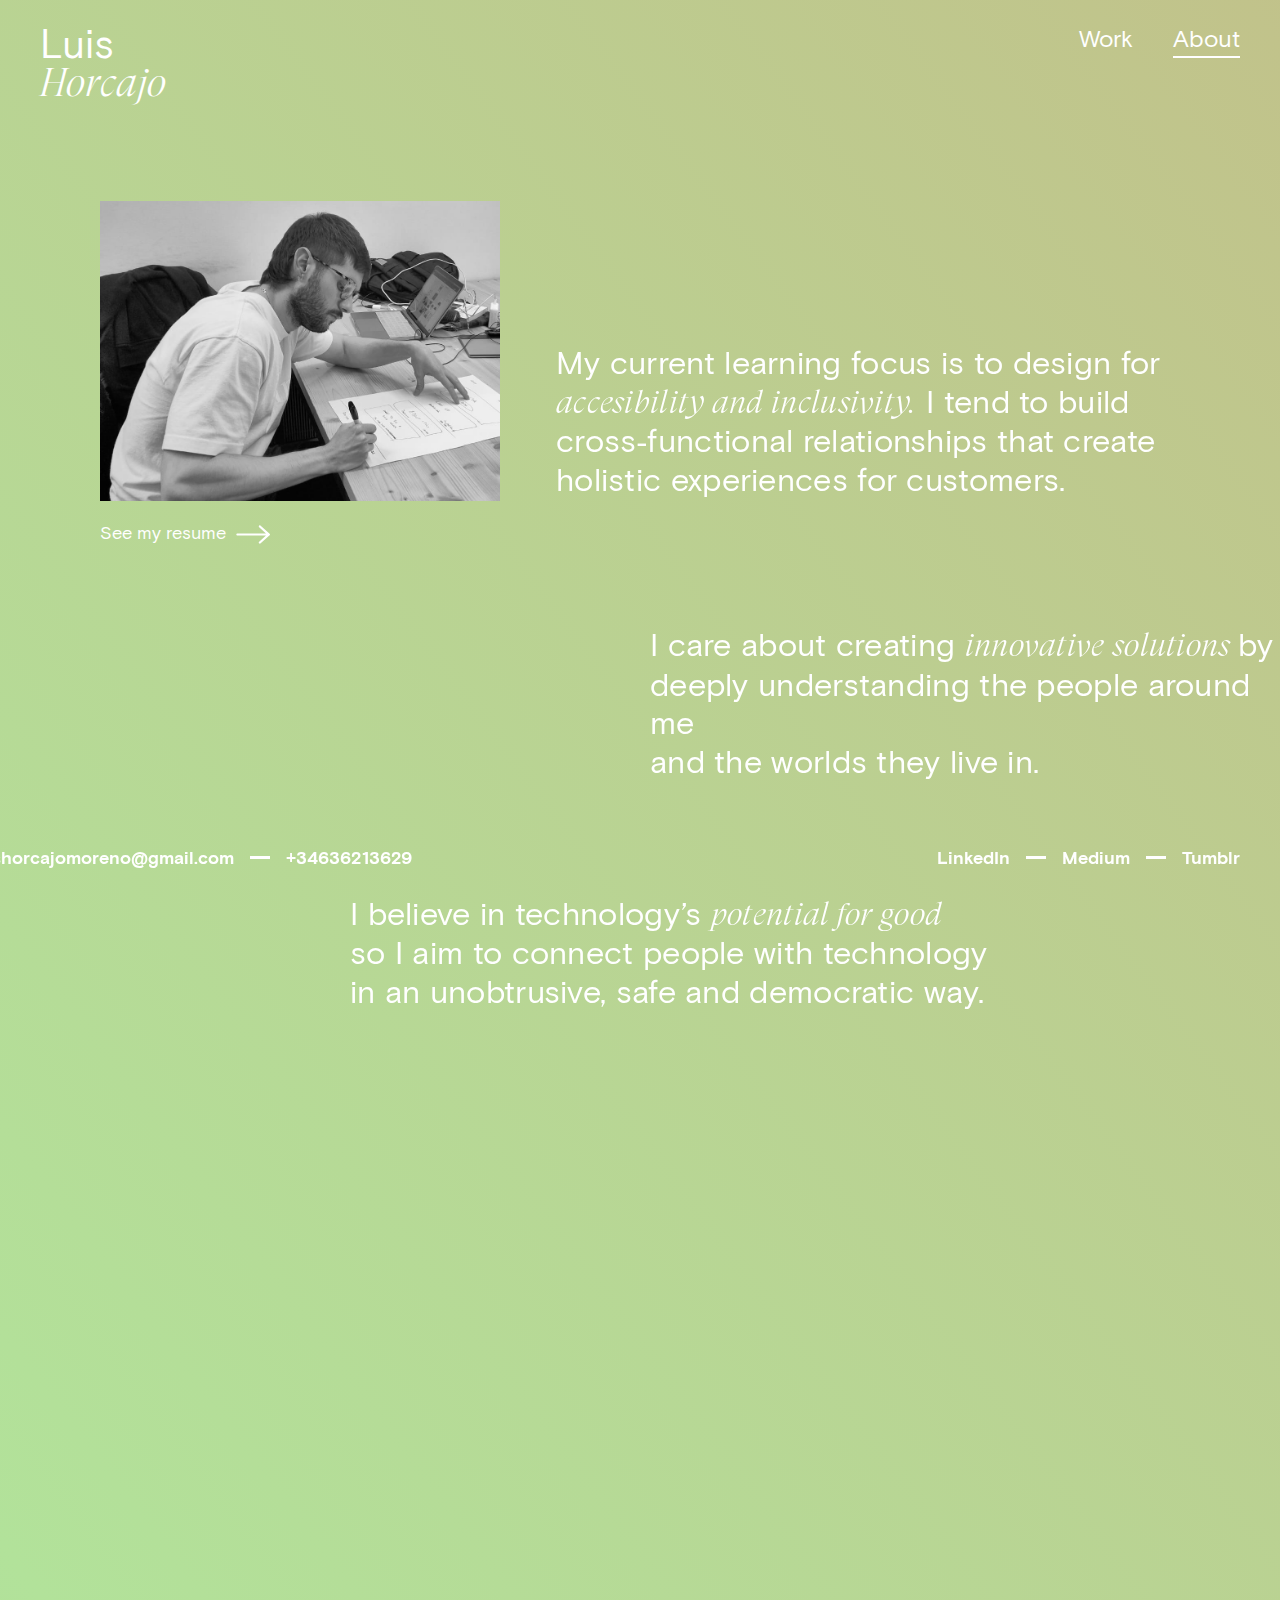
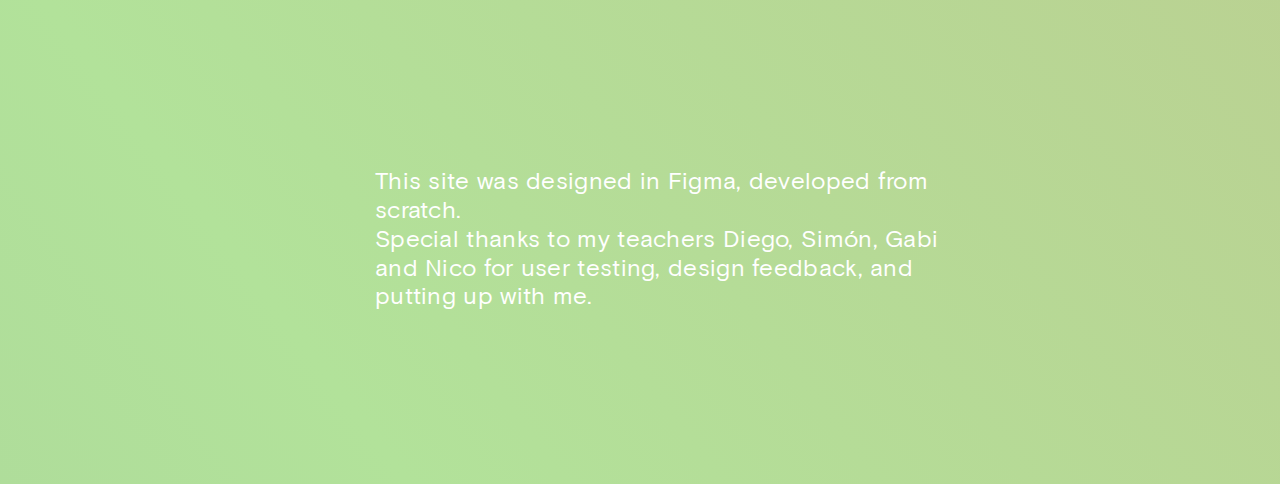
==== about.html @ bd2f15f0 "corregido3" ====
<!DOCTYPE html>
<html lang="en">
<head>
    <meta charset="UTF-8">
    <meta name="viewport" content="width=device-width, initial-scale=1.0">
    <title>Luis Horcajo</title>
    <script>
		var tituloOriginal = document.title; 
		window.onblur = function(){ 
		  document.title = "Please come back 💖";
		}

		window.onfocus = function(){
		  document.title = tituloOriginal;
		}
	</script>
    <link rel="icon" type="icon" href="images/flavicon.ico" sizes="16x16 32x32">
    <link rel="stylesheet" href="css/about.css">
    <link href="https://unpkg.com/aos@2.3.1/dist/aos.css" rel="stylesheet">
</head>
<body class="degradado">
    <main class="fade-in"> 
    <header>
        <nav>
            <a class="logo" href="index.html"><div>
                <p class="luis">Luis</p>
                <p class="horcajo">Horcajo</p>
    
        </div>
    </a>
            <ul>
                <li><a href="work.html">Work</a></li>
                <li><a class="selected" href="about.html">About</a></li>
            </ul>
            
    
    
                
        </nav>
    </header>
<section>
    <div class="imagenluis">
        
    </div>
    <div class="boton">
        <a class="botoncv" href="LuisHorcajo2019.pdf" target="_blank">See my resume <img class="arrow" src="images/arrow.svg" alt="Arrow"></a>
        
    </div>
    <div>
        <p class="methods"></p>
    </div>
    <div data-aos="fade-up">
        <p class="intro"> My current learning focus is to design for <span> accesibility and inclusivity.</span> I tend to build <br> cross‐functional relationships that create holistic experiences for customers.</p>
    </div>
    <div data-aos="fade-up">
        <p class="intro2"> I care about creating <span> innovative solutions </span> by deeply understanding the people around me <br> and the worlds they live in.</p>
    </div>
    <div data-aos="fade-up">
        <p class="intro3">I believe in technology’s <span> potential for good </span> <br> so I aim to connect people with technology <br> in an unobtrusive, safe and democratic way.</p>
    </div>
    <div data-aos="fade-up">
        <p class="intro4">I am interested in <span> building experiences </span> that enrich people’s lives and leave the world just a little bit better than before.</p>
    </div>
    <div data-aos="fade-up">
        <p class="intro5">I believe the <span> best work </span> comes from diverse teams unified by a shared pursuit to shape culture and inspire positive change.</p>
    </div>
    <div>
        <p class="introfinal">This site was designed in Figma, developed from scratch. <br>

            Special thanks to my teachers Diego, Simón, Gabi and Nico for user testing, design feedback, and putting up with me.</p>
    </div>
</section>
    <footer>
        <div class="footerizquierda"> 
         <a class="margin-right" href="mailto:luishorcajomoreno@gmail.com">luishorcajomoreno@gmail.com</a>
         <div class="line margin-right">
        </div>
         <a href="tel:+34636213629">+34636213629</a>
        </div>
        <div class="footerderecha">
         <a class="margin-right" href="https://www.linkedin.com/in/luishorcajo/" target="_blank">LinkedIn</a>
         <div class="line margin-right">

         </div>
         <a class="margin-right" href="https://medium.com/@luishorcajomoreno" target="_blank">Medium</a>
         <div class="line margin-right">

        </div>
         <a href="https://icanspitonastranger.tumblr.com/" target="_blank">Tumblr</a>
     </div>
 
     </footer>
     
     <script src="https://unpkg.com/aos@2.3.1/dist/aos.js"></script>
     <script>
         AOS.init();
       </script>
       </main>
     </body>
---- css/about.css ----
body{
    margin: 0px;  
      
      width: 100%;
      
}
  


  
      @font-face {
        font-family: "basis-grotesque-regular";
        src: url("../fonts/basis-grotesque-regular.ttf")
    }
  
    
    @font-face{
        font-family: "basis-grotesque-bold";
      src:  url("../fonts/basis-grotesque-bold.ttf")
    }
    
    @font-face{
        font-family: "GT-Super-Display-Light-Italic";
      src:  url("../fonts/GT-Super-Display-Light-Italic.ttf")
    }
    * {
      box-sizing: border-box;
    }
    @-webkit-keyframes gradientanimation {
      0%{background-position:0% 91%}
      50%{background-position:100% 10%}
      100%{background-position:0% 91%}
    }
    @-moz-keyframes gradientanimation {
      0%{background-position:0% 91%}
      50%{background-position:100% 10%}
      100%{background-position:0% 91%}
    }
    @keyframes gradientanimation {
      0%{background-position:0% 91%}
      50%{background-position:100% 10%}
      100%{background-position:0% 91%}
    }
    
    .degradado{
         
      background: linear-gradient(233deg, #f94f52, #b2e29a, #5d55a1);
          background-size: 800% 800%;
          
          -webkit-animation: gradientanimation 15s ease infinite;
          -moz-animation: gradientanimation 15s ease infinite;
          animation: gradientanimation 15s ease infinite;
          animation-direction: alternate;
    }

    .luis {
    font-family: "basis-grotesque-regular";
    font-size: 40px;
    color: white;
    margin: 0px;
    margin-left: 40px;
    padding-top: 20px;
    }
    .horcajo {
      font-family: "GT-Super-Display-Light-Italic";
      font-size: 40px;
      color: white;
      margin-top: -8px;
      margin-left: 40px;
    }
      @keyframes fade-in{
        0%{
          opacity: 0;
        }
        100%{
          opacity: 1;
        }
      }
      
      .fade-in{
        -webkit-transition: fade-in 1s;
        -moz-transition: fade-in 1s;
        -ms-transition: fade-in 1s;
        -o-transition: fade-in 1s;
        transition: fade-in 1s; 
        animation: fade-in 1s;
    
      }
      .logo{
          text-decoration: none;
      }
      nav{
        display: flex;
        justify-content: space-between;
      }
      ul li {
        font-family: "basis-grotesque-regular";
        font-size: 24px;
        color: white;
        margin-right: 40px;
        
        
        }
        ul{
          display: flex;
          justify-content: flex-end;
        list-style: none;
        color: white;
        text-decoration: none;
        padding-top: 8px;
        }
        ul li a{
          color: white;
        text-decoration: none;
        cursor: pointer;
        padding-bottom: 4px;
       
      }
      ul li a:hover{
        -webkit-transition: all 0s;
        -moz-transition: all 0s;
        -ms-transition: all 0s;
        -o-transition: all 0s;
        transition: all 0s; 
        transition: 0s;
        border-bottom: 2px solid white;
      }
      .selected{
        border-bottom: 2px solid white;
      }
      footer{
        display: flex;
        justify-content: space-between;
        position: fixed;
        width: 100%;
        bottom: 32px;
        mix-blend-mode: lighten;
        
      }
      footer a{
        color: white;
        text-decoration: none;
        font-family: "basis-grotesque-bold";
        font-size: 18px;
        align-content: flex-end;
        
      }
      .footerizquierda{
        float: left;
  text-align: left;
  width: 40%;
  align-content: space-around;
  display: flex;
  justify-content: flex-end;
  align-items: center;
  margin-left: -100px;
        
      }
      .footerderecha{
        float: right;
        text-align: right;
        margin-right: 40px;
        width: 40%;
        align-content: space-around;
        display: flex;
        justify-content: flex-end;
        align-items: center;
      }
      .margin-right{
        margin-right: 16px;
      }
      .line{
        width: 20px;
        height: 3px;
        background-color: white;
    }
    .intro {
    font-family: "basis-grotesque-regular";
    font-size: 32px;
    color: white;
    margin-top: -200px;
    width: 50%;
}

.intro2 {
  font-family: "basis-grotesque-regular";
  font-size: 32px;
  color: white;
  margin-left: 650px;
  padding-top: 50px;
  width: 50%;

}
.intro3 {
  font-family: "basis-grotesque-regular";
  font-size: 32px;
  color: white;
  margin-left: 350px;
  padding-top: 50px;
  width: 70%;
}
.intro4 {
  font-family: "basis-grotesque-regular";
  font-size: 32px;
  color: white;
  margin-left: 500px;
  padding-top: 50px;
  width: 45%;
}
.intro5 {
  font-family: "basis-grotesque-regular";
  font-size: 32px;
  color: white;
  margin-left: 375px;
  padding-top: 50px;
  width: 45%;
  padding-bottom: 150px;
}
.introfinal{
  font-family: "basis-grotesque-regular";
  font-size: 24px;
  color: white;
  margin-left: 375px;
  padding-top: 50px;
  width: 45%;
  padding-bottom: 150px;
}
section{
  display: flex;
  flex-wrap: wrap;
}
section div p{
  
    margin-left: 556px;
    text-align: left;
    line-height: 120%;
    letter-spacing: 0.3px;
    

}
.imagenluis{
    background-image:url("../images/imagenluisbn.jpg");
    height: 300px;
    width: 400px;
background-size: cover;
margin-left: 100px;
margin-top: 56px;
}

span{
  font-family: "GT-Super-Display-Light-Italic";
}

.botoncv{
  font-family: "basis-grotesque-regular";
  font-size: 18px;
  color: white;
  text-decoration: none;
  display: flex;
  align-items: center;
}
.boton{
  margin-left: -400px;
margin-top: 375px;

}
.arrow{
  width: 15%;
  height: 15%;
  margin-left: 10px;
  margin-top: 5px;
}
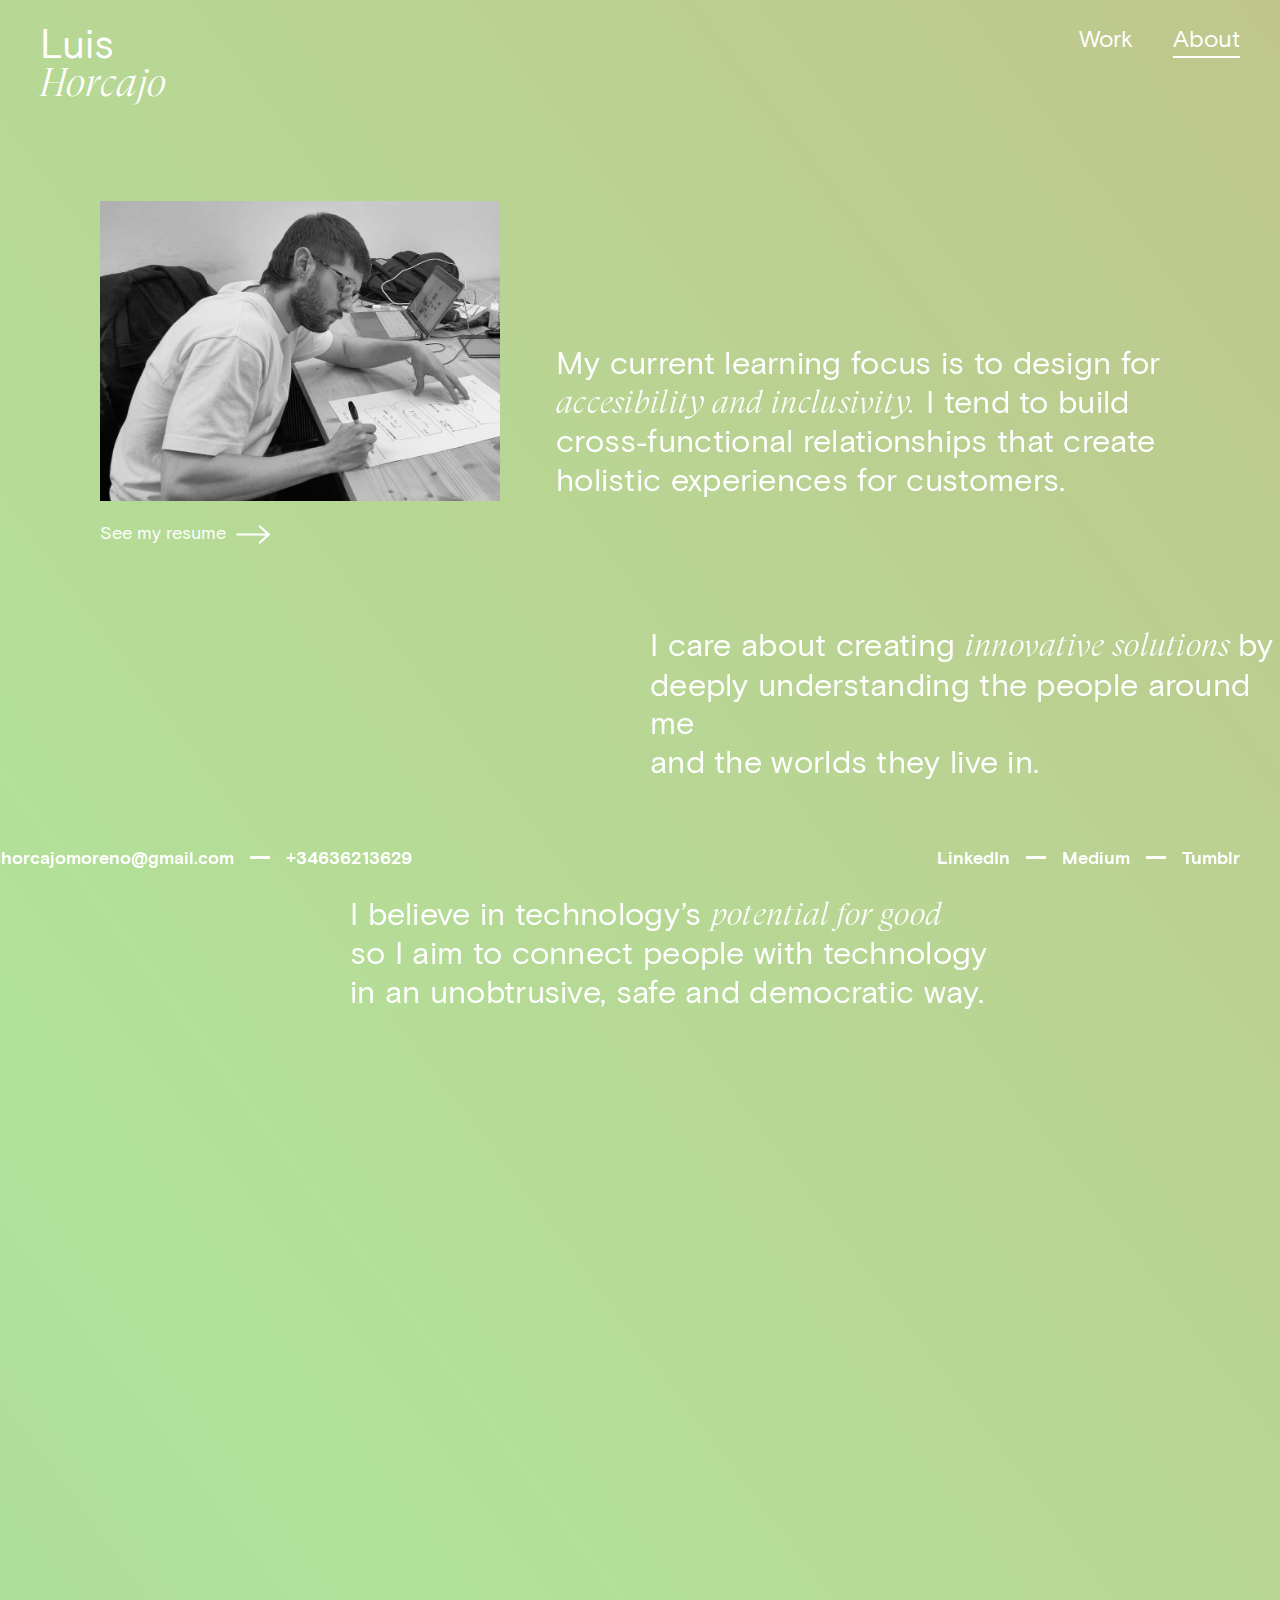
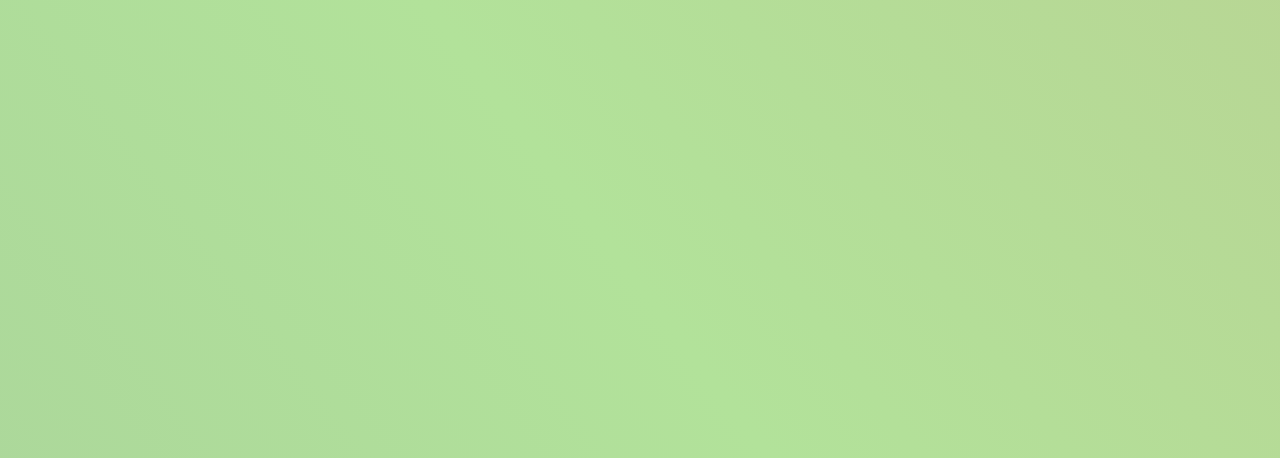
==== commit c59d3201: "corregido4" ====
--- a/about.html
+++ b/about.html
@@ -64,9 +64,8 @@
     <div data-aos="fade-up">
         <p class="intro5">I believe the <span> best work </span> comes from diverse teams unified by a shared pursuit to shape culture and inspire positive change.</p>
     </div>
-    <div>
-        <p class="introfinal">This site was designed in Figma, developed from scratch. <br>
-
+    <div data-aos="fade-up">
+        <p class="introfinal">This site was designed in Figma, developed from scratch. <br><br>
             Special thanks to my teachers Diego, Simón, Gabi and Nico for user testing, design feedback, and putting up with me.</p>
     </div>
 </section>
--- a/css/about.css
+++ b/css/about.css
@@ -214,15 +214,15 @@
   margin-left: 375px;
   padding-top: 50px;
   width: 45%;
-  padding-bottom: 150px;
+  padding-bottom: 80px;
 }
 .introfinal{
   font-family: "basis-grotesque-regular";
-  font-size: 24px;
-  color: white;
-  margin-left: 375px;
-  padding-top: 50px;
-  width: 45%;
+  font-size: 20px;
+  color: white;
+  margin-left: 450px;
+  padding-top: 50px;
+  width: 50%;
   padding-bottom: 150px;
 }
 section{
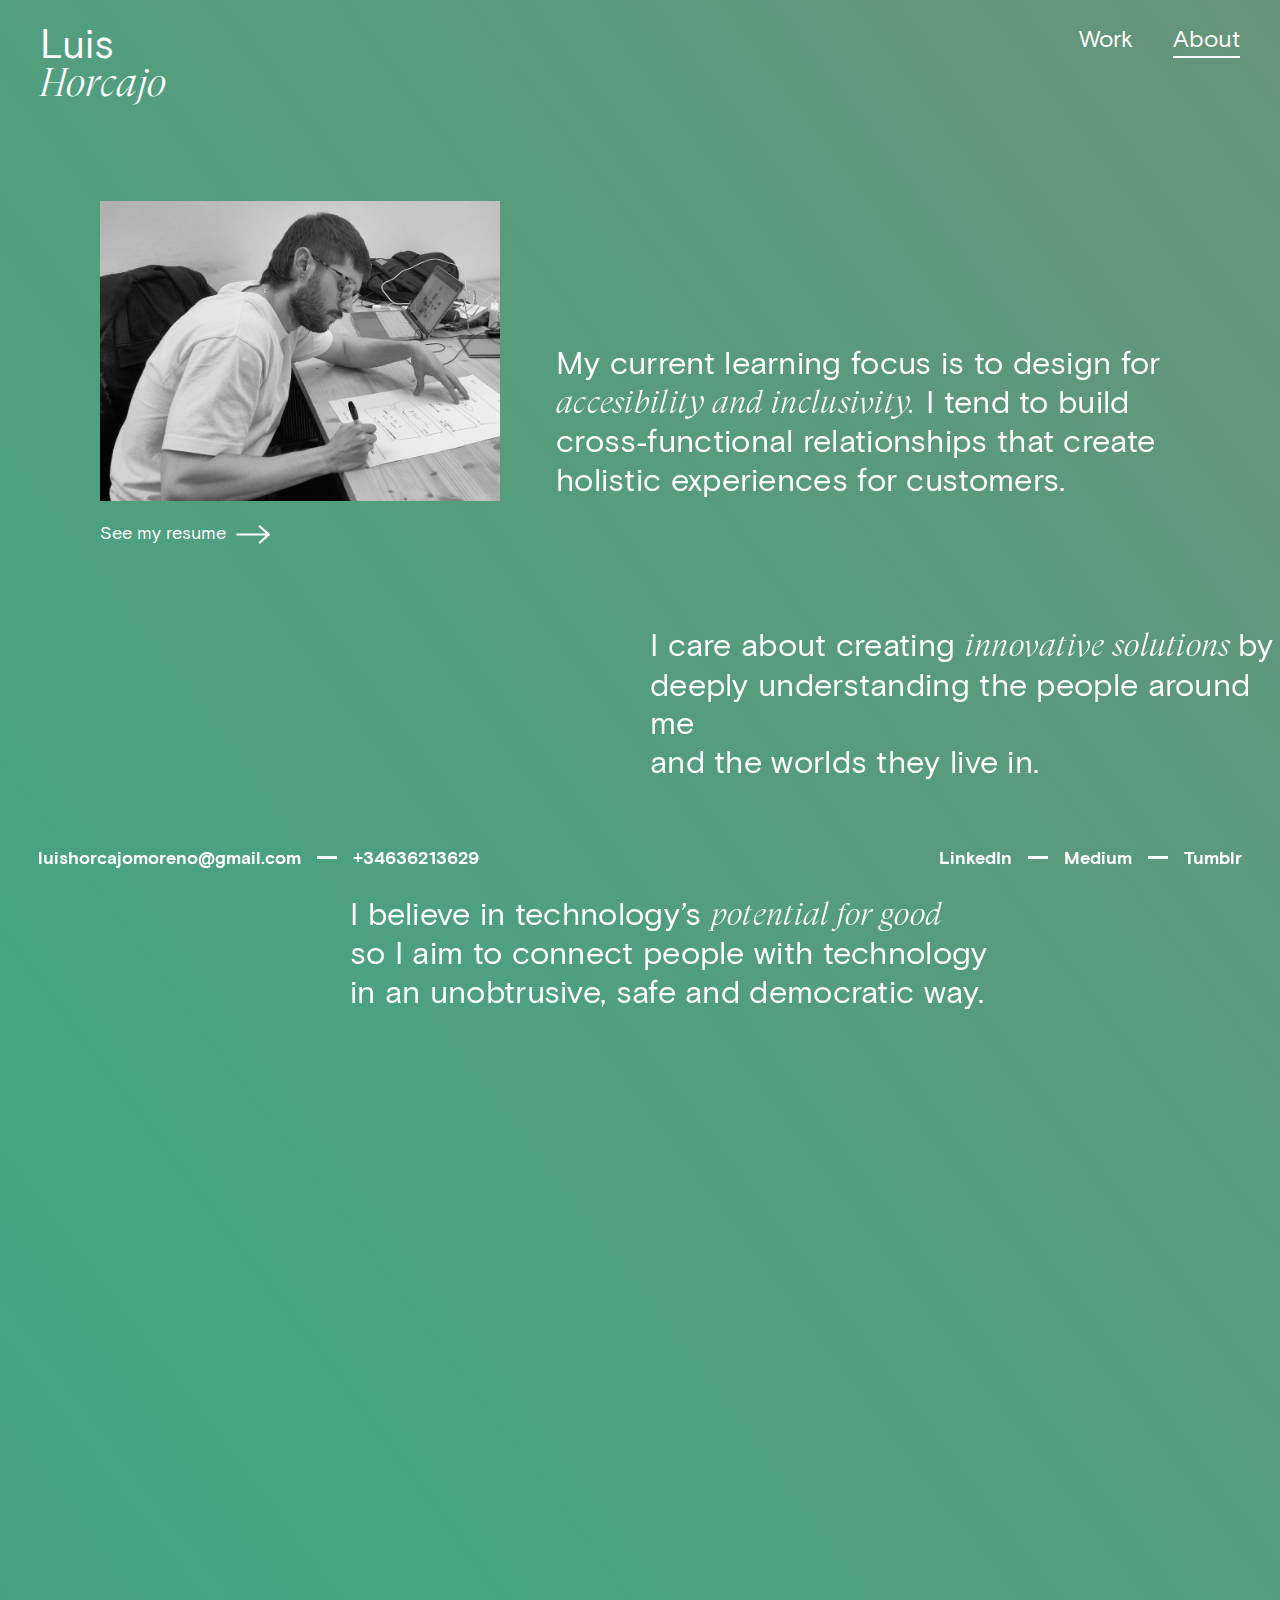
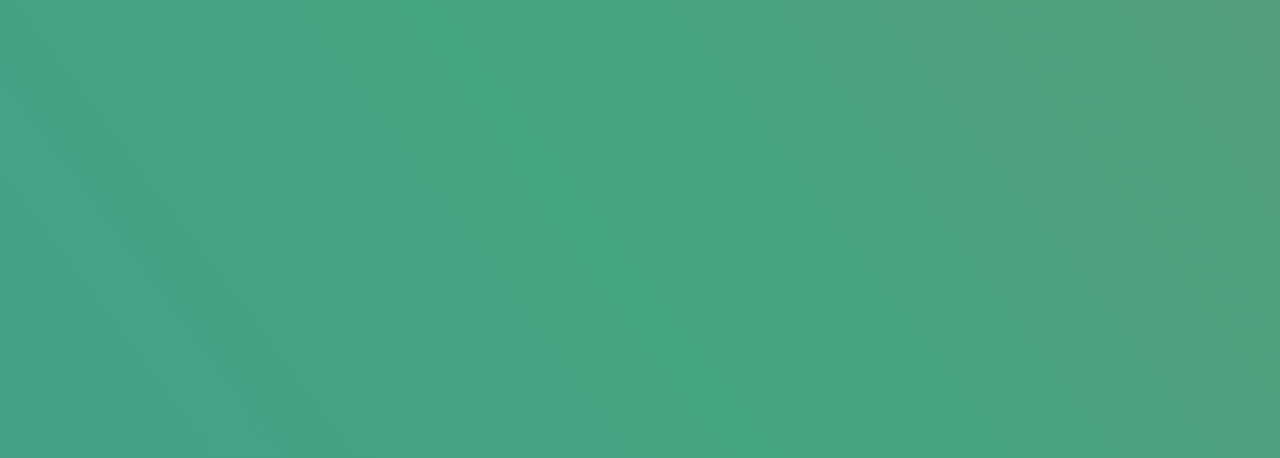
==== commit 90212ce0: "git push -u origin master" ====
--- a/about.html
+++ b/about.html
@@ -43,12 +43,11 @@
         
     </div>
     <div class="boton">
-        <a class="botoncv" href="LuisHorcajo2019.pdf" target="_blank">See my resume <img class="arrow" src="images/arrow.svg" alt="Arrow"></a>
+        <a class="botoncv" href="LuisHorcajoCv.pdf" target="_blank">See my resume <img class="arrow" src="images/arrow.svg" alt="Arrow"></a>
         
     </div>
-    <div>
-        <p class="methods"></p>
-    </div>
+   
+    
     <div data-aos="fade-up">
         <p class="intro"> My current learning focus is to design for <span> accesibility and inclusivity.</span> I tend to build <br> cross‐functional relationships that create holistic experiences for customers.</p>
     </div>
@@ -65,7 +64,7 @@
         <p class="intro5">I believe the <span> best work </span> comes from diverse teams unified by a shared pursuit to shape culture and inspire positive change.</p>
     </div>
     <div data-aos="fade-up">
-        <p class="introfinal">This site was designed in Figma, developed from scratch. <br><br>
+        <p class="introfinal">This site was designed in Figma and developed from scratch. <br><br>
             Special thanks to my teachers Diego, Simón, Gabi and Nico for user testing, design feedback, and putting up with me.</p>
     </div>
 </section>
--- a/css/about.css
+++ b/css/about.css
@@ -1,272 +1,247 @@
 body{
-    margin: 0px;  
-      
-      width: 100%;
-      
-}
-  
+  margin: 0px;  
+    
+    width: 100%;   
+}
 
+    @font-face{
+      font-family: "basis-grotesque-regular";
+      src: url("../fonts/basis-grotesque-regular.ttf")
+    }
 
   
-      @font-face {
-        font-family: "basis-grotesque-regular";
-        src: url("../fonts/basis-grotesque-regular.ttf")
-    }
+  @font-face{
+      font-family: "basis-grotesque-bold";
+    src:  url("../fonts/basis-grotesque-bold.ttf")
+  }
   
-    
-    @font-face{
-        font-family: "basis-grotesque-bold";
-      src:  url("../fonts/basis-grotesque-bold.ttf")
-    }
-    
-    @font-face{
-        font-family: "GT-Super-Display-Light-Italic";
-      src:  url("../fonts/GT-Super-Display-Light-Italic.ttf")
-    }
-    * {
-      box-sizing: border-box;
-    }
-    @-webkit-keyframes gradientanimation {
-      0%{background-position:0% 91%}
-      50%{background-position:100% 10%}
-      100%{background-position:0% 91%}
-    }
-    @-moz-keyframes gradientanimation {
-      0%{background-position:0% 91%}
-      50%{background-position:100% 10%}
-      100%{background-position:0% 91%}
-    }
-    @keyframes gradientanimation {
-      0%{background-position:0% 91%}
-      50%{background-position:100% 10%}
-      100%{background-position:0% 91%}
-    }
-    
-    .degradado{
-         
-      background: linear-gradient(233deg, #f94f52, #b2e29a, #5d55a1);
-          background-size: 800% 800%;
-          
-          -webkit-animation: gradientanimation 15s ease infinite;
-          -moz-animation: gradientanimation 15s ease infinite;
-          animation: gradientanimation 15s ease infinite;
-          animation-direction: alternate;
-    }
-
-    .luis {
-    font-family: "basis-grotesque-regular";
+  @font-face{
+      font-family: "GT-Super-Display-Light-Italic";
+    src:  url("../fonts/GT-Super-Display-Light-Italic.ttf")
+  }
+  * {
+    box-sizing: border-box;
+  }
+  @-webkit-keyframes gradientanimation {
+    0%{background-position:0% 91%}
+    50%{background-position:100% 10%}
+    100%{background-position:0% 91%}
+  }
+  @-moz-keyframes gradientanimation {
+    0%{background-position:0% 91%}
+    50%{background-position:100% 10%}
+    100%{background-position:0% 91%}
+  }
+  @keyframes gradientanimation {
+    0%{background-position:0% 91%}
+    50%{background-position:100% 10%}
+    100%{background-position:0% 91%}
+  }
+  
+  .degradado{
+       
+    background: linear-gradient(233deg, #f94f52, #45A482, #5d55a1);
+        background-size: 800% 800%;
+        
+        -webkit-animation: gradientanimation 15s ease infinite;
+        -moz-animation: gradientanimation 15s ease infinite;
+        animation: gradientanimation 15s ease infinite;
+        animation-direction: alternate;
+  }
+  .luis {
+  font-family: "basis-grotesque-regular";
+  font-size: 40px;
+  color: white;
+  margin: 0px;
+  margin-left: 40px;
+  padding-top: 20px;
+  }
+  .horcajo {
+    font-family: "GT-Super-Display-Light-Italic";
     font-size: 40px;
     color: white;
-    margin: 0px;
+    margin-top: -8px;
     margin-left: 40px;
-    padding-top: 20px;
-    }
-    .horcajo {
-      font-family: "GT-Super-Display-Light-Italic";
-      font-size: 40px;
+  }
+    @keyframes fade-in{
+      0%{
+        opacity: 0;
+      }
+      100%{
+        opacity: 1;
+      }
+    }
+    .fade-in{
+      -webkit-transition: fade-in 1s;
+      -moz-transition: fade-in 1s;
+      -ms-transition: fade-in 1s;
+      -o-transition: fade-in 1s;
+      transition: fade-in 1s; 
+      animation: fade-in 1s;
+    }
+    .logo{
+        text-decoration: none;
+    }
+    nav{
+      display: flex;
+      justify-content: space-between;
+    }
+    ul li {
+      font-family: "basis-grotesque-regular";
+      font-size: 24px;
       color: white;
-      margin-top: -8px;
-      margin-left: 40px;
-    }
-      @keyframes fade-in{
-        0%{
-          opacity: 0;
-        }
-        100%{
-          opacity: 1;
-        }
-      }
-      
-      .fade-in{
-        -webkit-transition: fade-in 1s;
-        -moz-transition: fade-in 1s;
-        -ms-transition: fade-in 1s;
-        -o-transition: fade-in 1s;
-        transition: fade-in 1s; 
-        animation: fade-in 1s;
-    
-      }
-      .logo{
-          text-decoration: none;
-      }
-      nav{
-        display: flex;
-        justify-content: space-between;
-      }
-      ul li {
-        font-family: "basis-grotesque-regular";
-        font-size: 24px;
-        color: white;
-        margin-right: 40px;
-        
-        
-        }
-        ul{
-          display: flex;
-          justify-content: flex-end;
-        list-style: none;
-        color: white;
-        text-decoration: none;
-        padding-top: 8px;
-        }
-        ul li a{
-          color: white;
-        text-decoration: none;
-        cursor: pointer;
-        padding-bottom: 4px;
-       
-      }
-      ul li a:hover{
-        -webkit-transition: all 0s;
-        -moz-transition: all 0s;
-        -ms-transition: all 0s;
-        -o-transition: all 0s;
-        transition: all 0s; 
-        transition: 0s;
-        border-bottom: 2px solid white;
-      }
-      .selected{
-        border-bottom: 2px solid white;
-      }
-      footer{
-        display: flex;
-        justify-content: space-between;
-        position: fixed;
-        width: 100%;
-        bottom: 32px;
-        mix-blend-mode: lighten;
-        
-      }
-      footer a{
-        color: white;
-        text-decoration: none;
-        font-family: "basis-grotesque-bold";
-        font-size: 18px;
-        align-content: flex-end;
-        
-      }
-      .footerizquierda{
-        float: left;
-  text-align: left;
-  width: 40%;
-  align-content: space-around;
-  display: flex;
-  justify-content: flex-end;
-  align-items: center;
-  margin-left: -100px;
-        
-      }
-      .footerderecha{
-        float: right;
-        text-align: right;
-        margin-right: 40px;
-        width: 40%;
-        align-content: space-around;
+      margin-right: 40px;
+      }
+      ul{
         display: flex;
         justify-content: flex-end;
-        align-items: center;
-      }
-      .margin-right{
-        margin-right: 16px;
-      }
-      .line{
-        width: 20px;
-        height: 3px;
-        background-color: white;
-    }
-    .intro {
-    font-family: "basis-grotesque-regular";
-    font-size: 32px;
-    color: white;
-    margin-top: -200px;
-    width: 50%;
-}
-
-.intro2 {
+      list-style: none;
+      color: white;
+      text-decoration: none;
+      padding-top: 8px;
+      }
+      ul li a{
+        color: white;
+      text-decoration: none;
+      cursor: pointer;
+      padding-bottom: 4px;
+    }
+    ul li a:hover{
+      -webkit-transition: all 0s;
+      -moz-transition: all 0s;
+      -ms-transition: all 0s;
+      -o-transition: all 0s;
+      transition: all 0s; 
+      transition: 0s;
+      border-bottom: 2px solid white;
+    }
+    .selected{
+      border-bottom: 2px solid white;
+    }
+    footer{
+      position: fixed;
+      bottom: 32px;
+      width: 100%;
+      margin: 0 auto;
+      padding-right: 3%;
+      padding-left: 3%;
+    }
+    footer a{
+      color: white;
+      text-decoration: none;
+      font-family: "basis-grotesque-bold";
+      font-size: 18px;
+      align-content: flex-end;
+    }
+    .footerizquierda{
+      float: left;
+      text-align: left;
+      align-content: space-around;
+      display: flex;
+      align-items: center
+    }
+    .footerderecha{
+      float: right;
+            text-align: right;
+            align-content: space-around;
+            display: flex;
+            justify-content: flex-end;
+            align-items: center;
+    }
+    .margin-right{
+      margin-right: 16px;
+    }
+    .line{
+      width: 20px;
+      height: 3px;
+      background-color: white;
+  }
+  .intro {
   font-family: "basis-grotesque-regular";
   font-size: 32px;
   color: white;
-  margin-left: 650px;
-  padding-top: 50px;
+  margin-top: -200px;
   width: 50%;
-
+}
+.intro2{
+font-family: "basis-grotesque-regular";
+font-size: 32px;
+color: white;
+margin-left: 650px;
+padding-top: 50px;
+width: 50%;
 }
 .intro3 {
-  font-family: "basis-grotesque-regular";
-  font-size: 32px;
-  color: white;
-  margin-left: 350px;
-  padding-top: 50px;
-  width: 70%;
-}
+font-family: "basis-grotesque-regular";
+font-size: 32px;
+color: white;
+margin-left: 350px;
+padding-top: 50px;
+width: 70%;
+} 
 .intro4 {
-  font-family: "basis-grotesque-regular";
-  font-size: 32px;
-  color: white;
-  margin-left: 500px;
-  padding-top: 50px;
-  width: 45%;
+font-family: "basis-grotesque-regular";
+font-size: 32px;
+color: white;
+margin-left: 500px;
+padding-top: 50px;
+width: 45%;
 }
 .intro5 {
-  font-family: "basis-grotesque-regular";
-  font-size: 32px;
-  color: white;
-  margin-left: 375px;
-  padding-top: 50px;
-  width: 45%;
-  padding-bottom: 80px;
+font-family: "basis-grotesque-regular";
+font-size: 32px;
+color: white;
+margin-left: 375px;
+padding-top: 50px;
+width: 45%;
+padding-bottom: 80px;
 }
 .introfinal{
-  font-family: "basis-grotesque-regular";
-  font-size: 20px;
-  color: white;
-  margin-left: 450px;
-  padding-top: 50px;
-  width: 50%;
-  padding-bottom: 150px;
+font-family: "basis-grotesque-regular";
+font-size: 20px;
+color: white;
+margin-left: 450px;
+padding-top: 50px;
+width: 50%;
+padding-bottom: 150px;
 }
 section{
-  display: flex;
-  flex-wrap: wrap;
+display: flex;
+flex-wrap: wrap;
 }
 section div p{
-  
-    margin-left: 556px;
-    text-align: left;
-    line-height: 120%;
-    letter-spacing: 0.3px;
-    
-
+  margin-left: 556px;
+  text-align: left;
+  line-height: 120%;
+  letter-spacing: 0.3px;
 }
 .imagenluis{
-    background-image:url("../images/imagenluisbn.jpg");
-    height: 300px;
-    width: 400px;
+  background-image:url("../images/imagenluisbn.jpg");
+  height: 300px;
+  width: 400px;
 background-size: cover;
 margin-left: 100px;
 margin-top: 56px;
 }
-
 span{
-  font-family: "GT-Super-Display-Light-Italic";
-}
-
+font-family: "GT-Super-Display-Light-Italic";
+}
 .botoncv{
-  font-family: "basis-grotesque-regular";
-  font-size: 18px;
-  color: white;
-  text-decoration: none;
-  display: flex;
-  align-items: center;
+font-family: "basis-grotesque-regular";
+font-size: 18px;
+color: white;
+text-decoration: none;
+display: flex;
+align-items: center;
 }
 .boton{
-  margin-left: -400px;
+margin-left: -400px;
 margin-top: 375px;
-
+text-decoration: none;
 }
 .arrow{
-  width: 15%;
-  height: 15%;
-  margin-left: 10px;
-  margin-top: 5px;
+width: 15%;
+height: 15%;
+margin-left: 10px;
+margin-top: 5px;
 }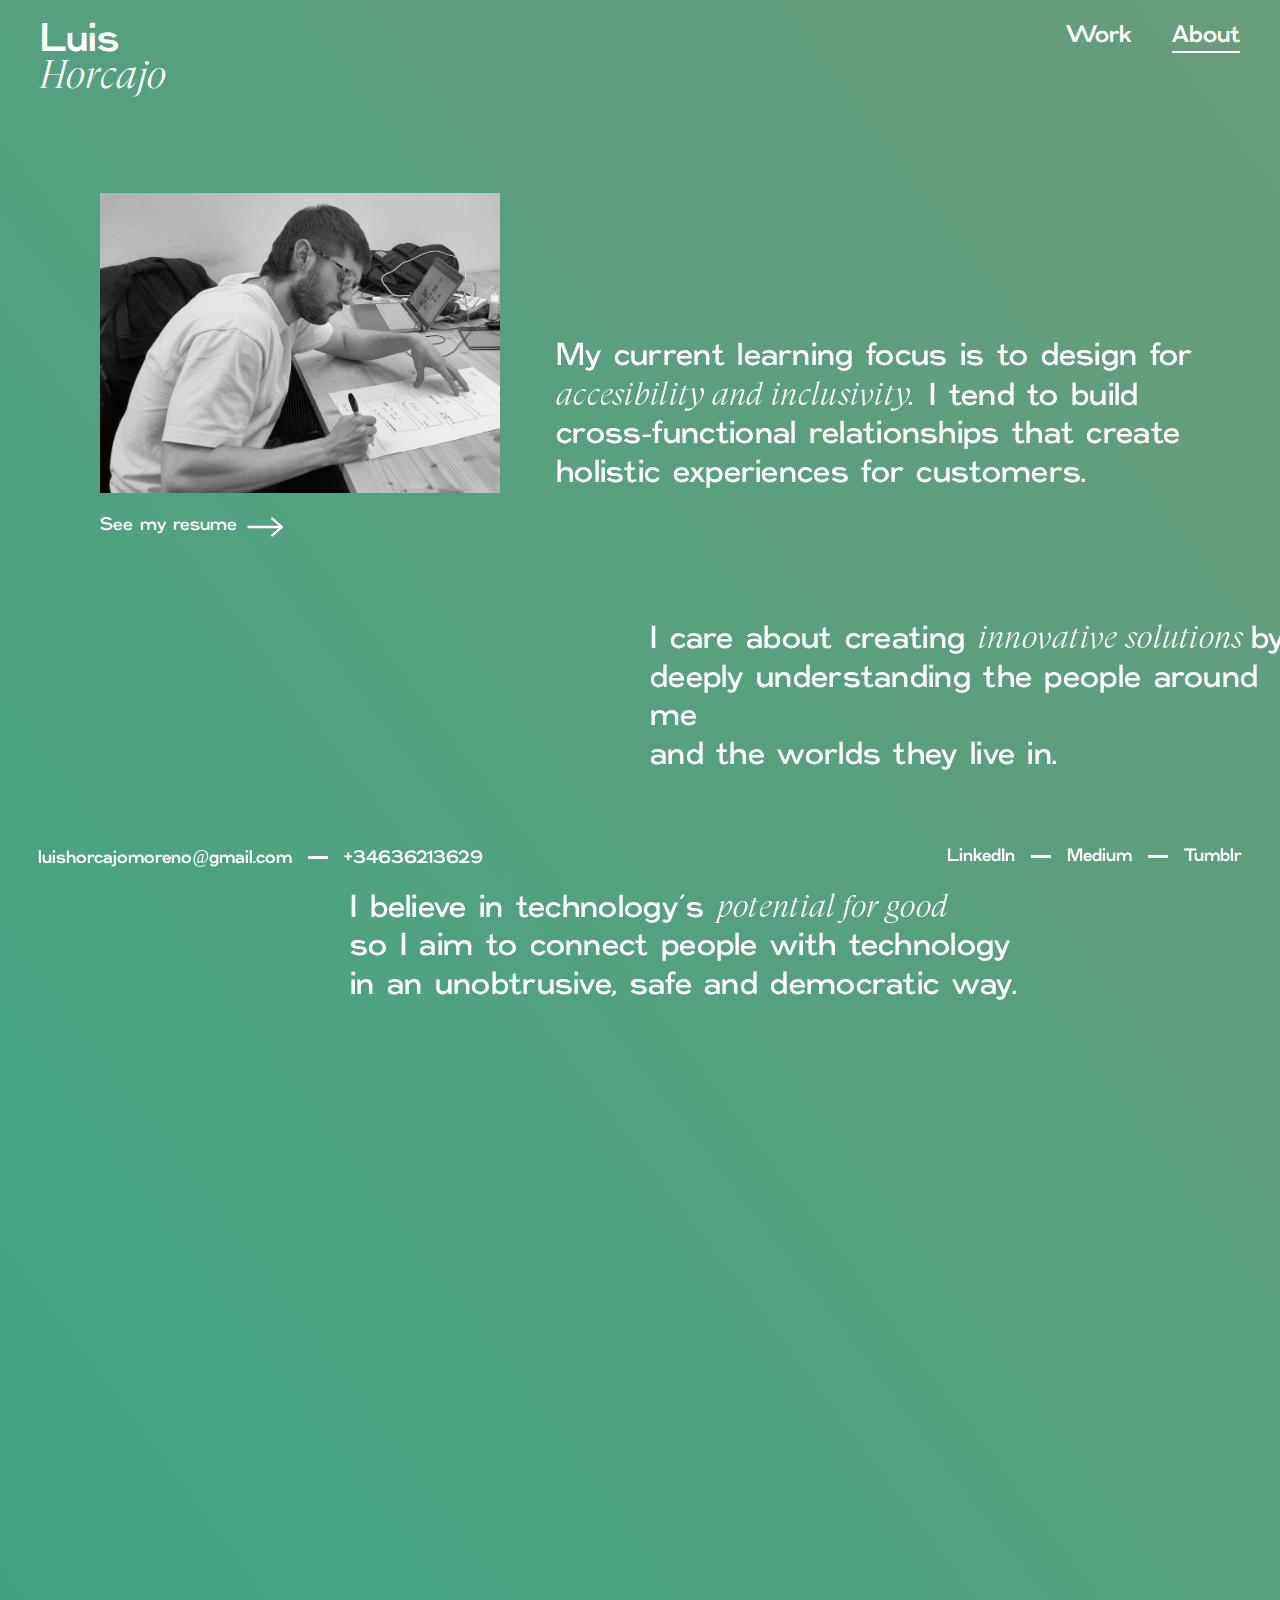
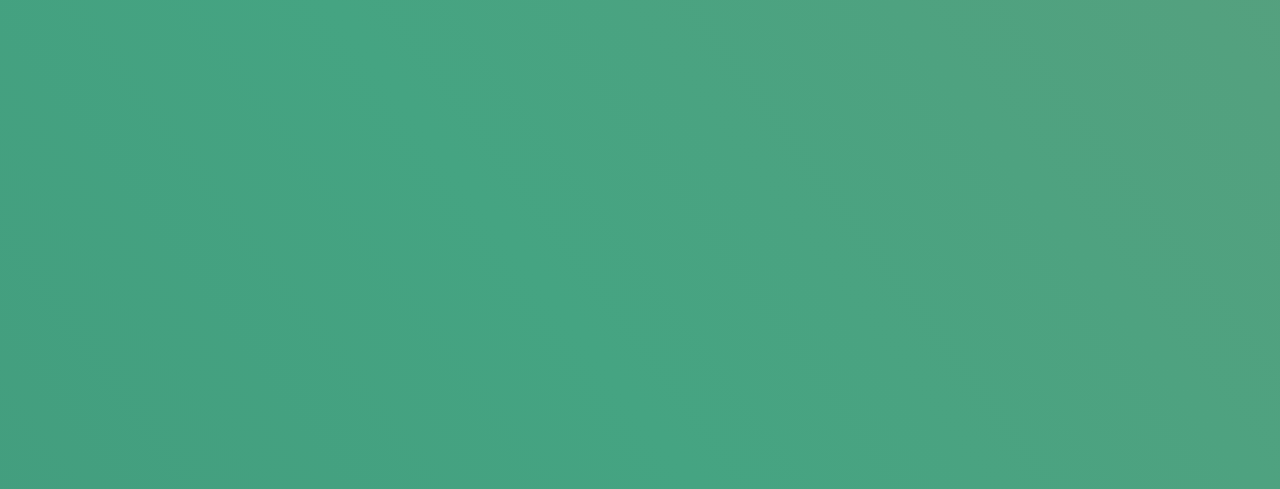
==== commit 75eeae94: "domingo12" ====
--- a/about.html
+++ b/about.html
@@ -1,97 +1,108 @@
 <!DOCTYPE html>
 <html lang="en">
+
 <head>
     <meta charset="UTF-8">
     <meta name="viewport" content="width=device-width, initial-scale=1.0">
     <title>Luis Horcajo</title>
     <script>
-		var tituloOriginal = document.title; 
-		window.onblur = function(){ 
-		  document.title = "Please come back 💖";
-		}
+        var tituloOriginal = document.title;
+        window.onblur = function () {
+            document.title = "Please come back 💖";
+        }
 
-		window.onfocus = function(){
-		  document.title = tituloOriginal;
-		}
-	</script>
+        window.onfocus = function () {
+            document.title = tituloOriginal;
+        }
+    </script>
     <link rel="icon" type="icon" href="images/flavicon.ico" sizes="16x16 32x32">
     <link rel="stylesheet" href="css/about.css">
     <link href="https://unpkg.com/aos@2.3.1/dist/aos.css" rel="stylesheet">
 </head>
+
 <body class="degradado">
-    <main class="fade-in"> 
-    <header>
-        <nav>
-            <a class="logo" href="index.html"><div>
-                <p class="luis">Luis</p>
-                <p class="horcajo">Horcajo</p>
-    
-        </div>
-    </a>
-            <ul>
-                <li><a href="work.html">Work</a></li>
-                <li><a class="selected" href="about.html">About</a></li>
-            </ul>
-            
-    
-    
-                
-        </nav>
-    </header>
-<section>
-    <div class="imagenluis">
-        
-    </div>
-    <div class="boton">
-        <a class="botoncv" href="LuisHorcajoCv.pdf" target="_blank">See my resume <img class="arrow" src="images/arrow.svg" alt="Arrow"></a>
-        
-    </div>
-   
-    
-    <div data-aos="fade-up">
-        <p class="intro"> My current learning focus is to design for <span> accesibility and inclusivity.</span> I tend to build <br> cross‐functional relationships that create holistic experiences for customers.</p>
-    </div>
-    <div data-aos="fade-up">
-        <p class="intro2"> I care about creating <span> innovative solutions </span> by deeply understanding the people around me <br> and the worlds they live in.</p>
-    </div>
-    <div data-aos="fade-up">
-        <p class="intro3">I believe in technology’s <span> potential for good </span> <br> so I aim to connect people with technology <br> in an unobtrusive, safe and democratic way.</p>
-    </div>
-    <div data-aos="fade-up">
-        <p class="intro4">I am interested in <span> building experiences </span> that enrich people’s lives and leave the world just a little bit better than before.</p>
-    </div>
-    <div data-aos="fade-up">
-        <p class="intro5">I believe the <span> best work </span> comes from diverse teams unified by a shared pursuit to shape culture and inspire positive change.</p>
-    </div>
-    <div data-aos="fade-up">
-        <p class="introfinal">This site was designed in Figma and developed from scratch. <br><br>
-            Special thanks to my teachers Diego, Simón, Gabi and Nico for user testing, design feedback, and putting up with me.</p>
-    </div>
-</section>
-    <footer>
-        <div class="footerizquierda"> 
-         <a class="margin-right" href="mailto:luishorcajomoreno@gmail.com">luishorcajomoreno@gmail.com</a>
-         <div class="line margin-right">
-        </div>
-         <a href="tel:+34636213629">+34636213629</a>
-        </div>
-        <div class="footerderecha">
-         <a class="margin-right" href="https://www.linkedin.com/in/luishorcajo/" target="_blank">LinkedIn</a>
-         <div class="line margin-right">
+    <main class="fade-in">
+        <header>
+            <nav>
+                <a class="logo" href="index.html">
+                    <div>
+                        <p class="luis">Luis</p>
+                        <p class="horcajo">Horcajo</p>
 
-         </div>
-         <a class="margin-right" href="https://medium.com/@luishorcajomoreno" target="_blank">Medium</a>
-         <div class="line margin-right">
+                    </div>
+                </a>
+                <ul>
+                    <li><a href="work.html">Work</a></li>
+                    <li><a class="selected" href="about.html">About</a></li>
+                </ul>
 
-        </div>
-         <a href="https://icanspitonastranger.tumblr.com/" target="_blank">Tumblr</a>
-     </div>
- 
-     </footer>
-     
-     <script src="https://unpkg.com/aos@2.3.1/dist/aos.js"></script>
-     <script>
-         AOS.init();
-       </script>
-       </main>
-     </body>+
+
+
+            </nav>
+        </header>
+        <section>
+            <div class="imagenluis">
+
+            </div>
+            <div class="boton">
+                <a class="botoncv" href="LuisHorcajoCv.pdf" target="_blank">See my resume <img class="arrow"
+                        src="images/arrow.svg" alt="Arrow"></a>
+
+            </div>
+
+
+            <div data-aos="fade-up">
+                <p class="intro"> My current learning focus is to design for <span> accesibility and inclusivity.</span>
+                    I tend to build <br> cross‐functional relationships that create holistic experiences for customers.
+                </p>
+            </div>
+            <div data-aos="fade-up">
+                <p class="intro2"> I care about creating <span> innovative solutions </span> by deeply understanding the
+                    people around me <br> and the worlds they live in.</p>
+            </div>
+            <div data-aos="fade-up">
+                <p class="intro3">I believe in technology’s <span> potential for good </span> <br> so I aim to connect
+                    people with technology <br> in an unobtrusive, safe and democratic way.</p>
+            </div>
+            <div data-aos="fade-up">
+                <p class="intro4">I am interested in <span> building experiences </span> that enrich people’s lives and
+                    leave the world just a little bit better than before.</p>
+            </div>
+            <div data-aos="fade-up">
+                <p class="intro5">I believe the <span> best work </span> comes from diverse teams unified by a shared
+                    pursuit to shape culture and inspire positive change.</p>
+            </div>
+            <div data-aos="fade-up">
+                <p class="introfinal">This site was designed in Figma and developed from scratch. <br><br>
+                    Special thanks to my teachers Diego, Simón, Gabi and Nico for user testing, design feedback, and
+                    putting it up with me.</p>
+            </div>
+        </section>
+        <footer>
+            <div class="footerizquierda">
+                <a class="margin-right" href="mailto:luishorcajomoreno@gmail.com">luishorcajomoreno@gmail.com</a>
+                <div class="line margin-right">
+                </div>
+                <a href="tel:+34636213629">+34636213629</a>
+            </div>
+            <div class="footerderecha">
+                <a class="margin-right" href="https://www.linkedin.com/in/luishorcajo/" target="_blank">LinkedIn</a>
+                <div class="line margin-right">
+
+                </div>
+                <a class="margin-right" href="https://medium.com/@luishorcajomoreno" target="_blank">Medium</a>
+                <div class="line margin-right">
+
+                </div>
+                <a href="https://icanspitonastranger.tumblr.com/" target="_blank">Tumblr</a>
+            </div>
+
+        </footer>
+
+        <script src="https://unpkg.com/aos@2.3.1/dist/aos.js"></script>
+        <script>
+            AOS.init();
+        </script>
+    </main>
+</body>--- a/css/about.css
+++ b/css/about.css
@@ -5,14 +5,14 @@
 }
 
     @font-face{
-      font-family: "basis-grotesque-regular";
-      src: url("../fonts/basis-grotesque-regular.ttf")
+      font-family: "HamburgHand-Light";
+      src: url("../fonts/HamburgHand-Light.otf")
     }
 
   
   @font-face{
-      font-family: "basis-grotesque-bold";
-    src:  url("../fonts/basis-grotesque-bold.ttf")
+      font-family: "HamburgHand-Regular";
+    src:  url("../fonts/HamburgHand-Regular.otf")
   }
   
   @font-face{
@@ -40,7 +40,7 @@
   
   .degradado{
        
-    background: linear-gradient(233deg, #f94f52, #45A482, #5d55a1);
+    background: linear-gradient(233deg, #F97D5B, #45A482, #28474B);
         background-size: 800% 800%;
         
         -webkit-animation: gradientanimation 15s ease infinite;
@@ -49,7 +49,7 @@
         animation-direction: alternate;
   }
   .luis {
-  font-family: "basis-grotesque-regular";
+  font-family: "HamburgHand-Regular";
   font-size: 40px;
   color: white;
   margin: 0px;
@@ -72,12 +72,12 @@
       }
     }
     .fade-in{
-      -webkit-transition: fade-in 1s;
-      -moz-transition: fade-in 1s;
-      -ms-transition: fade-in 1s;
-      -o-transition: fade-in 1s;
-      transition: fade-in 1s; 
-      animation: fade-in 1s;
+      -webkit-transition: fade-in 1.5s;
+      -moz-transition: fade-in 1.5s;
+      -ms-transition: fade-in 1.5s;
+      -o-transition: fade-in 1.5s;
+      transition: fade-in 1.5s; 
+      animation: fade-in 1.5s;
     }
     .logo{
         text-decoration: none;
@@ -87,7 +87,7 @@
       justify-content: space-between;
     }
     ul li {
-      font-family: "basis-grotesque-regular";
+      font-family: "HamburgHand-Regular";
       font-size: 24px;
       color: white;
       margin-right: 40px;
@@ -129,7 +129,7 @@
     footer a{
       color: white;
       text-decoration: none;
-      font-family: "basis-grotesque-bold";
+      font-family: "HamburgHand-Regular";
       font-size: 18px;
       align-content: flex-end;
     }
@@ -157,14 +157,14 @@
       background-color: white;
   }
   .intro {
-  font-family: "basis-grotesque-regular";
+  font-family: "HamburgHand-Light";
   font-size: 32px;
   color: white;
   margin-top: -200px;
   width: 50%;
 }
 .intro2{
-font-family: "basis-grotesque-regular";
+font-family: "HamburgHand-Light";
 font-size: 32px;
 color: white;
 margin-left: 650px;
@@ -172,7 +172,7 @@
 width: 50%;
 }
 .intro3 {
-font-family: "basis-grotesque-regular";
+font-family: "HamburgHand-Light";
 font-size: 32px;
 color: white;
 margin-left: 350px;
@@ -180,7 +180,7 @@
 width: 70%;
 } 
 .intro4 {
-font-family: "basis-grotesque-regular";
+font-family: "HamburgHand-Light";
 font-size: 32px;
 color: white;
 margin-left: 500px;
@@ -188,7 +188,7 @@
 width: 45%;
 }
 .intro5 {
-font-family: "basis-grotesque-regular";
+font-family: "HamburgHand-Light";
 font-size: 32px;
 color: white;
 margin-left: 375px;
@@ -197,7 +197,7 @@
 padding-bottom: 80px;
 }
 .introfinal{
-font-family: "basis-grotesque-regular";
+font-family: "HamburgHand-Light";
 font-size: 20px;
 color: white;
 margin-left: 450px;
@@ -227,7 +227,7 @@
 font-family: "GT-Super-Display-Light-Italic";
 }
 .botoncv{
-font-family: "basis-grotesque-regular";
+font-family: "HamburgHand-Light";
 font-size: 18px;
 color: white;
 text-decoration: none;
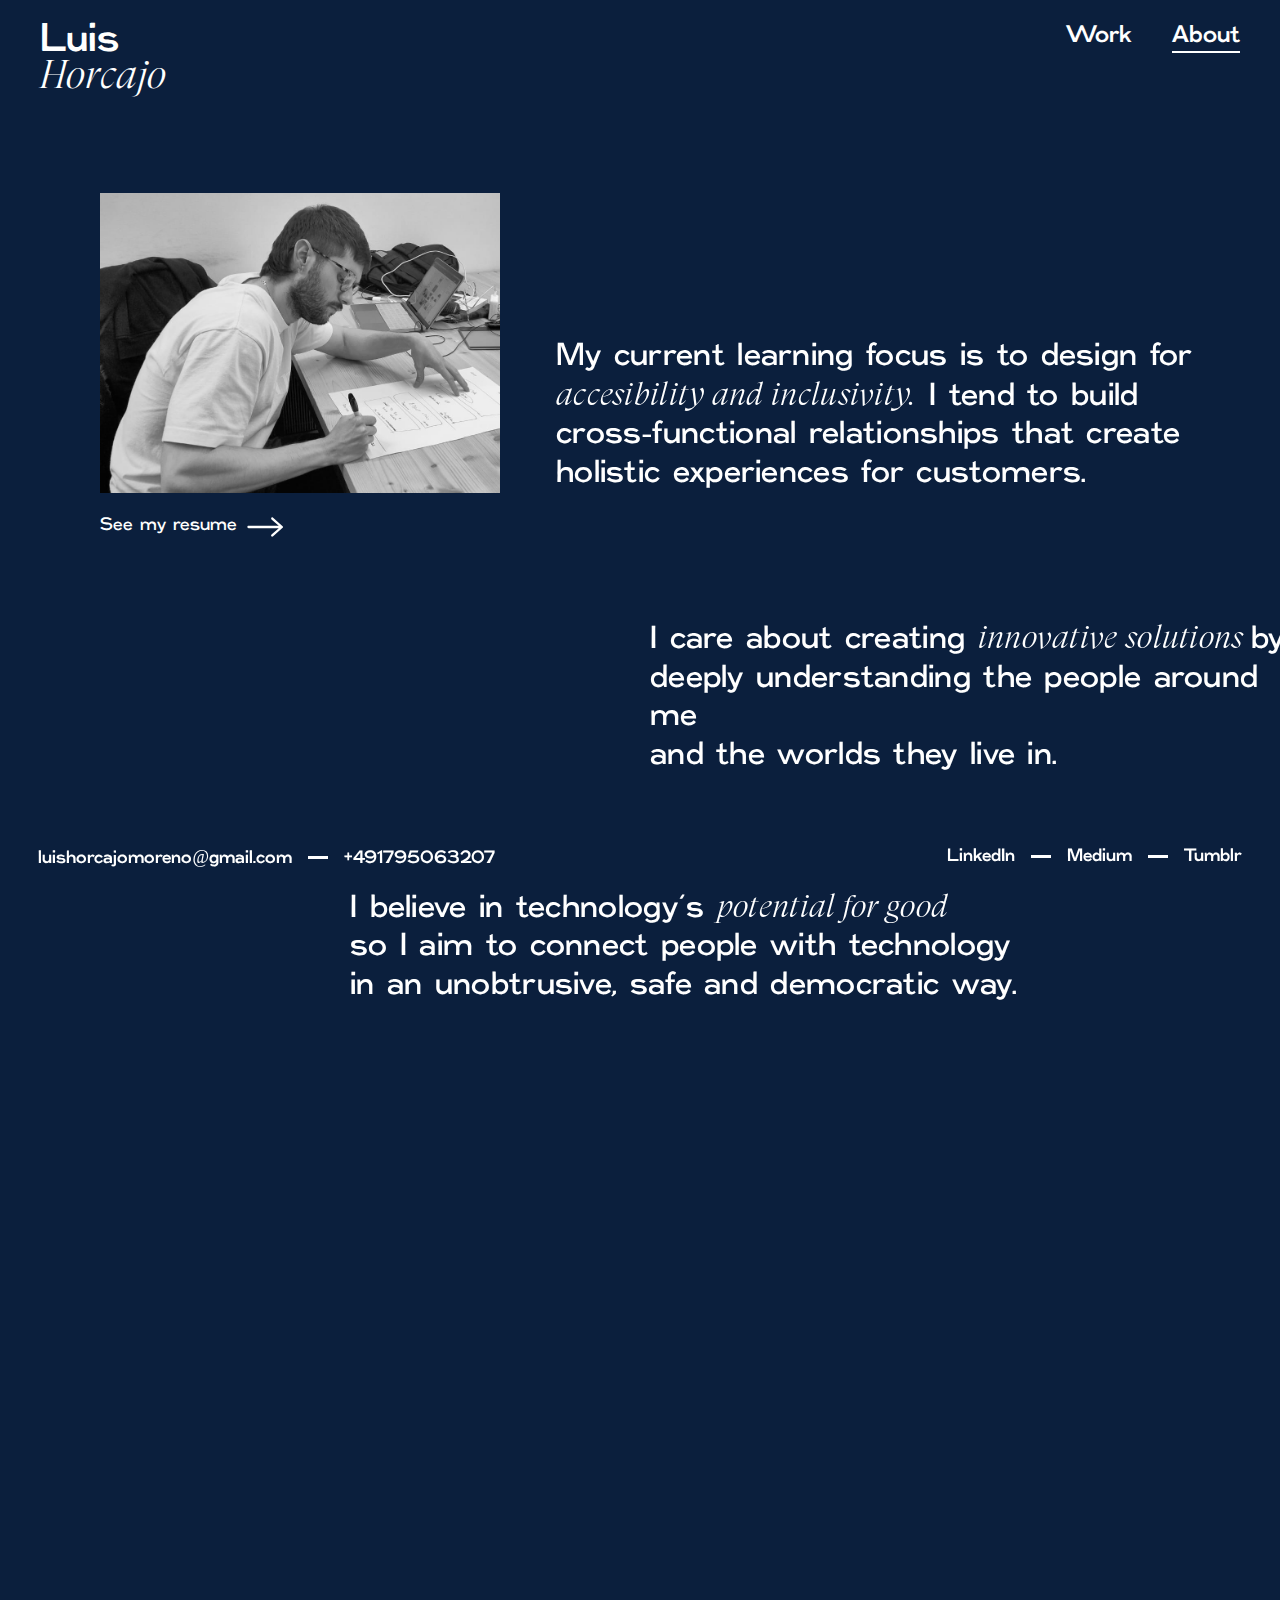
==== commit 39cd60ce: "March2022" ====
--- a/about.html
+++ b/about.html
@@ -15,7 +15,7 @@
             document.title = tituloOriginal;
         }
     </script>
-    <link rel="icon" type="icon" href="images/flavicon.ico" sizes="16x16 32x32">
+    <link rel="icon" type="icon" href="images/favicon.ico" sizes="16x16 32x32">
     <link rel="stylesheet" href="css/about.css">
     <link href="https://unpkg.com/aos@2.3.1/dist/aos.css" rel="stylesheet">
 </head>
@@ -84,7 +84,7 @@
                 <a class="margin-right" href="mailto:luishorcajomoreno@gmail.com">luishorcajomoreno@gmail.com</a>
                 <div class="line margin-right">
                 </div>
-                <a href="tel:+34636213629">+34636213629</a>
+                <a href="tel:+34636213629">+491795063207</a>
             </div>
             <div class="footerderecha">
                 <a class="margin-right" href="https://www.linkedin.com/in/luishorcajo/" target="_blank">LinkedIn</a>
--- a/css/about.css
+++ b/css/about.css
@@ -1,7 +1,11 @@
 body{
   margin: 0px;  
-    
-    width: 100%;   
+  background-color: #0B1F3D;
+    height: 100vh;
+    width: 100%;
+  display: flex;
+  flex-direction: column;
+  justify-content: space-between;
 }
 
     @font-face{
@@ -21,32 +25,6 @@
   }
   * {
     box-sizing: border-box;
-  }
-  @-webkit-keyframes gradientanimation {
-    0%{background-position:0% 91%}
-    50%{background-position:100% 10%}
-    100%{background-position:0% 91%}
-  }
-  @-moz-keyframes gradientanimation {
-    0%{background-position:0% 91%}
-    50%{background-position:100% 10%}
-    100%{background-position:0% 91%}
-  }
-  @keyframes gradientanimation {
-    0%{background-position:0% 91%}
-    50%{background-position:100% 10%}
-    100%{background-position:0% 91%}
-  }
-  
-  .degradado{
-       
-    background: linear-gradient(233deg, #F97D5B, #45A482, #28474B);
-        background-size: 800% 800%;
-        
-        -webkit-animation: gradientanimation 15s ease infinite;
-        -moz-animation: gradientanimation 15s ease infinite;
-        animation: gradientanimation 15s ease infinite;
-        animation-direction: alternate;
   }
   .luis {
   font-family: "HamburgHand-Regular";
